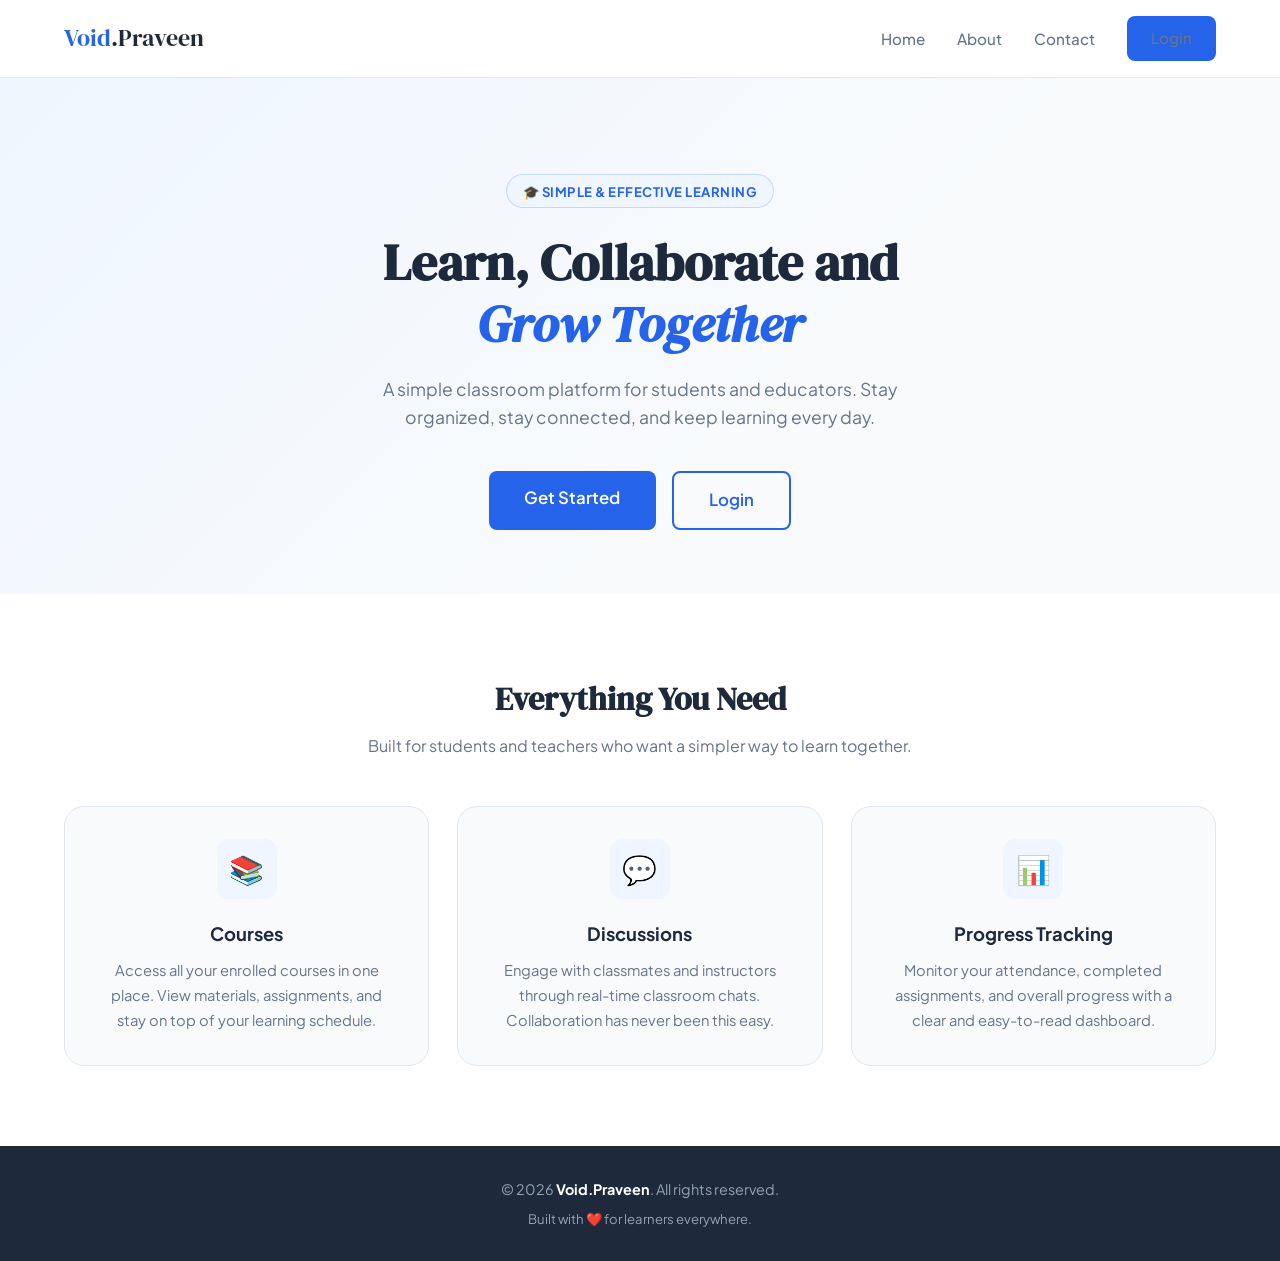
==== index.html @ b6442fd6 "Initial project upload" ====
<!DOCTYPE html>
<html lang="en">
<head>
  <meta charset="UTF-8" />
  <meta name="viewport" content="width=device-width, initial-scale=1.0" />
  <title>Void.Praveen — Learn, Collaborate & Grow</title>
  <!-- Base styles (shared across all pages) -->
  <link rel="stylesheet" href="css/base.css" />
  <!-- Landing page specific styles -->
  <link rel="stylesheet" href="css/landing.css" />
</head>
<body>

  <!-- ======================================
       NAVBAR
  ======================================= -->
  <nav class="navbar">
    <div class="container">
      <!-- Logo / Brand -->
      <a href="index.html" class="navbar-brand">Void<span>.Praveen</span></a>

      <!-- Desktop Navigation Links -->
      <ul class="navbar-links" id="navLinks">
        <li><a href="index.html">Home</a></li>
        <li><a href="#about">About</a></li>
        <li><a href="#contact">Contact</a></li>
        <li><a href="login.html" class="btn btn-primary">Login</a></li>
      </ul>

      <!-- Mobile Hamburger Button -->
      <button class="hamburger" id="hamburger" aria-label="Toggle navigation">
        <span></span>
        <span></span>
        <span></span>
      </button>
    </div>
  </nav>

  <!-- ======================================
       HERO SECTION
  ======================================= -->
  <section class="hero">
    <div class="container">

      <!-- Small badge above title -->
      <div class="hero-badge">🎓 Simple &amp; Effective Learning</div>

      <!-- Main Heading -->
      <h1>Learn, Collaborate and<br /><em>Grow Together</em></h1>

      <!-- Sub-description -->
      <p>A simple classroom platform for students and educators. Stay organized, stay connected, and keep learning every day.</p>

      <!-- CTA Buttons -->
      <div class="hero-buttons">
        <a href="signup.html" class="btn btn-primary btn-lg">Get Started</a>
        <a href="login.html"  class="btn btn-outline btn-lg">Login</a>
      </div>

    </div>
  </section>

  <!-- ======================================
       FEATURES SECTION
  ======================================= -->
  <section class="features" id="about">
    <div class="container">

      <!-- Section Heading -->
      <div class="features-header">
        <h2 class="section-title">Everything You Need</h2>
        <p class="section-subtitle">Built for students and teachers who want a simpler way to learn together.</p>
      </div>

      <!-- 3 Feature Cards -->
      <div class="features-grid">

        <!-- Card 1: Courses -->
        <div class="feature-card">
          <div class="feature-icon">📚</div>
          <h3>Courses</h3>
          <p>Access all your enrolled courses in one place. View materials, assignments, and stay on top of your learning schedule.</p>
        </div>

        <!-- Card 2: Discussions -->
        <div class="feature-card">
          <div class="feature-icon">💬</div>
          <h3>Discussions</h3>
          <p>Engage with classmates and instructors through real-time classroom chats. Collaboration has never been this easy.</p>
        </div>

        <!-- Card 3: Progress Tracking -->
        <div class="feature-card">
          <div class="feature-icon">📊</div>
          <h3>Progress Tracking</h3>
          <p>Monitor your attendance, completed assignments, and overall progress with a clear and easy-to-read dashboard.</p>
        </div>

      </div>
    </div>
  </section>

  <!-- ======================================
       FOOTER
  ======================================= -->
  <footer class="footer" id="contact">
    <div class="container">
      <p>&copy; 2026 <strong>Void.Praveen</strong>. All rights reserved.</p>
      <p style="margin-top: 0.4rem; font-size: 0.82rem;">Built with ❤️ for learners everywhere.</p>
    </div>
  </footer>

  <!-- JavaScript -->
  <script src="js/script.js"></script>

</body>
</html>
---- css/base.css ----
/* ============================================
   base.css
   Shared styles used on ALL pages:
   - Google Fonts
   - CSS Variables (colors)
   - Reset / Body
   - Reusable utility classes (.btn, .container)
   - Navbar
   - Footer
   ============================================ */

/* ---------- Google Fonts ---------- */
@import url('https://fonts.googleapis.com/css2?family=Plus+Jakarta+Sans:wght@400;500;600;700;800&family=DM+Serif+Display:ital@0;1&display=swap');

/* ---------- CSS Variables ---------- */
:root {
  --primary:       #2563eb;
  --primary-dark:  #1d4ed8;
  --primary-light: #eff6ff;
  --bg:            #f8fafc;
  --text:          #1e293b;
  --text-muted:    #64748b;
  --white:         #ffffff;
  --border:        #e2e8f0;
  --shadow:        0 4px 24px rgba(37, 99, 235, 0.08);
  --shadow-hover:  0 8px 32px rgba(37, 99, 235, 0.16);
  --radius:        12px;
  --radius-lg:     20px;
  --transition:    all 0.25s ease;
}

/* ---------- Reset ---------- */
*, *::before, *::after {
  box-sizing: border-box;
  margin: 0;
  padding: 0;
}

html { scroll-behavior: smooth; }

body {
  font-family: 'Plus Jakarta Sans', sans-serif;
  background-color: var(--bg);
  color: var(--text);
  line-height: 1.6;
  font-size: 16px;
}

a  { text-decoration: none; color: inherit; }
ul { list-style: none; }

/* ---------- Container ---------- */
.container {
  width: 90%;
  max-width: 1200px;
  margin: 0 auto;
}

/* ---------- Buttons ---------- */
.btn {
  display: inline-block;
  padding: 0.65rem 1.5rem;
  border-radius: 8px;
  font-family: 'Plus Jakarta Sans', sans-serif;
  font-size: 0.95rem;
  font-weight: 600;
  cursor: pointer;
  border: none;
  transition: var(--transition);
  text-align: center;
}

.btn-primary {
  background-color: var(--primary);
  color: var(--white);
}
.btn-primary:hover {
  background-color: var(--primary-dark);
  transform: translateY(-2px);
  box-shadow: var(--shadow-hover);
}

.btn-outline {
  background-color: transparent;
  color: var(--primary);
  border: 2px solid var(--primary);
}
.btn-outline:hover {
  background-color: var(--primary);
  color: var(--white);
  transform: translateY(-2px);
}

.btn-lg {
  padding: 0.85rem 2.2rem;
  font-size: 1.05rem;
}

/* ---------- Navbar ---------- */
.navbar {
  background-color: var(--white);
  border-bottom: 1px solid var(--border);
  position: sticky;
  top: 0;
  z-index: 100;
  padding: 1rem 0;
}

.navbar .container {
  display: flex;
  align-items: center;
  justify-content: space-between;
}

.navbar-brand {
  font-family: 'DM Serif Display', serif;
  font-size: 1.5rem;
  color: var(--primary);
}
.navbar-brand span { color: var(--text); }

.navbar-links {
  display: flex;
  align-items: center;
  gap: 2rem;
}
.navbar-links a {
  color: var(--text-muted);
  font-weight: 500;
  font-size: 0.95rem;
  transition: var(--transition);
}
.navbar-links a:hover { color: var(--primary); }

/* Hamburger (hidden on desktop) */
.hamburger {
  display: none;
  flex-direction: column;
  gap: 5px;
  cursor: pointer;
  background: none;
  border: none;
  padding: 4px;
}
.hamburger span {
  display: block;
  width: 24px;
  height: 2px;
  background-color: var(--text);
  border-radius: 2px;
  transition: var(--transition);
}

/* ---------- Footer ---------- */
.footer {
  background-color: var(--text);
  color: #94a3b8;
  text-align: center;
  padding: 2rem 0;
  font-size: 0.9rem;
}
.footer strong { color: var(--white); }

/* ---------- Responsive Navbar ---------- */
@media (max-width: 768px) {
  .navbar-links {
    display: none;
    flex-direction: column;
    gap: 0;
    position: absolute;
    top: 100%;
    left: 0;
    width: 100%;
    background-color: var(--white);
    border-top: 1px solid var(--border);
    padding: 1rem 0;
    box-shadow: 0 8px 24px rgba(0,0,0,0.08);
  }
  .navbar-links.open { display: flex; }
  .navbar-links a,
  .navbar-links .btn {
    padding: 0.75rem 1.5rem;
    border-radius: 0;
    border: none;
    width: 100%;
    text-align: left;
  }
  .hamburger { display: flex; }
  .navbar .container { position: relative; }
}
---- css/landing.css ----
/* ============================================
   landing.css
   Styles only for: index.html (Landing Page)
   Sections:
   - Hero
   - Features Grid
   ============================================ */

/* ---------- Hero Section ---------- */
.hero {
  padding: 6rem 0 4rem;
  text-align: center;
  background: linear-gradient(135deg, var(--primary-light) 0%, var(--bg) 60%);
}

/* Small badge above the heading */
.hero-badge {
  display: inline-block;
  background-color: var(--primary-light);
  color: var(--primary);
  font-size: 0.82rem;
  font-weight: 700;
  letter-spacing: 0.5px;
  text-transform: uppercase;
  padding: 0.35rem 1rem;
  border-radius: 50px;
  margin-bottom: 1.5rem;
  border: 1px solid rgba(37, 99, 235, 0.2);
}

.hero h1 {
  font-family: 'DM Serif Display', serif;
  font-size: 3.2rem;
  line-height: 1.2;
  color: var(--text);
  max-width: 700px;
  margin: 0 auto 1.25rem;
}

/* Italic + blue colored word in heading */
.hero h1 em {
  color: var(--primary);
  font-style: italic;
}

.hero p {
  font-size: 1.1rem;
  color: var(--text-muted);
  max-width: 520px;
  margin: 0 auto 2.5rem;
}

/* Two side-by-side buttons */
.hero-buttons {
  display: flex;
  gap: 1rem;
  justify-content: center;
  flex-wrap: wrap;
}

/* ---------- Features Section ---------- */
.features {
  padding: 5rem 0;
  background-color: var(--white);
}

.features-header {
  text-align: center;
  margin-bottom: 3rem;
}

.features-header h2 {
  font-family: 'DM Serif Display', serif;
  font-size: 2rem;
  color: var(--text);
  margin-bottom: 0.5rem;
}

.features-header p {
  color: var(--text-muted);
  font-size: 1rem;
}

/* 3-column grid for cards */
.features-grid {
  display: grid;
  grid-template-columns: repeat(3, 1fr);
  gap: 1.75rem;
}

/* Individual feature card */
.feature-card {
  background-color: var(--bg);
  border: 1px solid var(--border);
  border-radius: var(--radius-lg);
  padding: 2rem;
  text-align: center;
  transition: var(--transition);
}

.feature-card:hover {
  transform: translateY(-6px);
  box-shadow: var(--shadow-hover);
  border-color: var(--primary);
}

/* Icon box inside each card */
.feature-icon {
  width: 60px;
  height: 60px;
  background-color: var(--primary-light);
  border-radius: var(--radius);
  display: flex;
  align-items: center;
  justify-content: center;
  margin: 0 auto 1.25rem;
  font-size: 1.75rem;
}

.feature-card h3 {
  font-size: 1.15rem;
  font-weight: 700;
  margin-bottom: 0.6rem;
  color: var(--text);
}

.feature-card p {
  font-size: 0.92rem;
  color: var(--text-muted);
  line-height: 1.7;
}

/* ---------- Responsive ---------- */
@media (max-width: 1024px) {
  .features-grid { grid-template-columns: repeat(2, 1fr); }
}

@media (max-width: 768px) {
  .hero { padding: 4rem 0 3rem; }
  .hero h1 { font-size: 2.2rem; }
  .features-grid { grid-template-columns: 1fr; gap: 1.25rem; }
}

@media (max-width: 480px) {
  .hero h1 { font-size: 1.9rem; }
  .hero-buttons { flex-direction: column; align-items: center; }
}
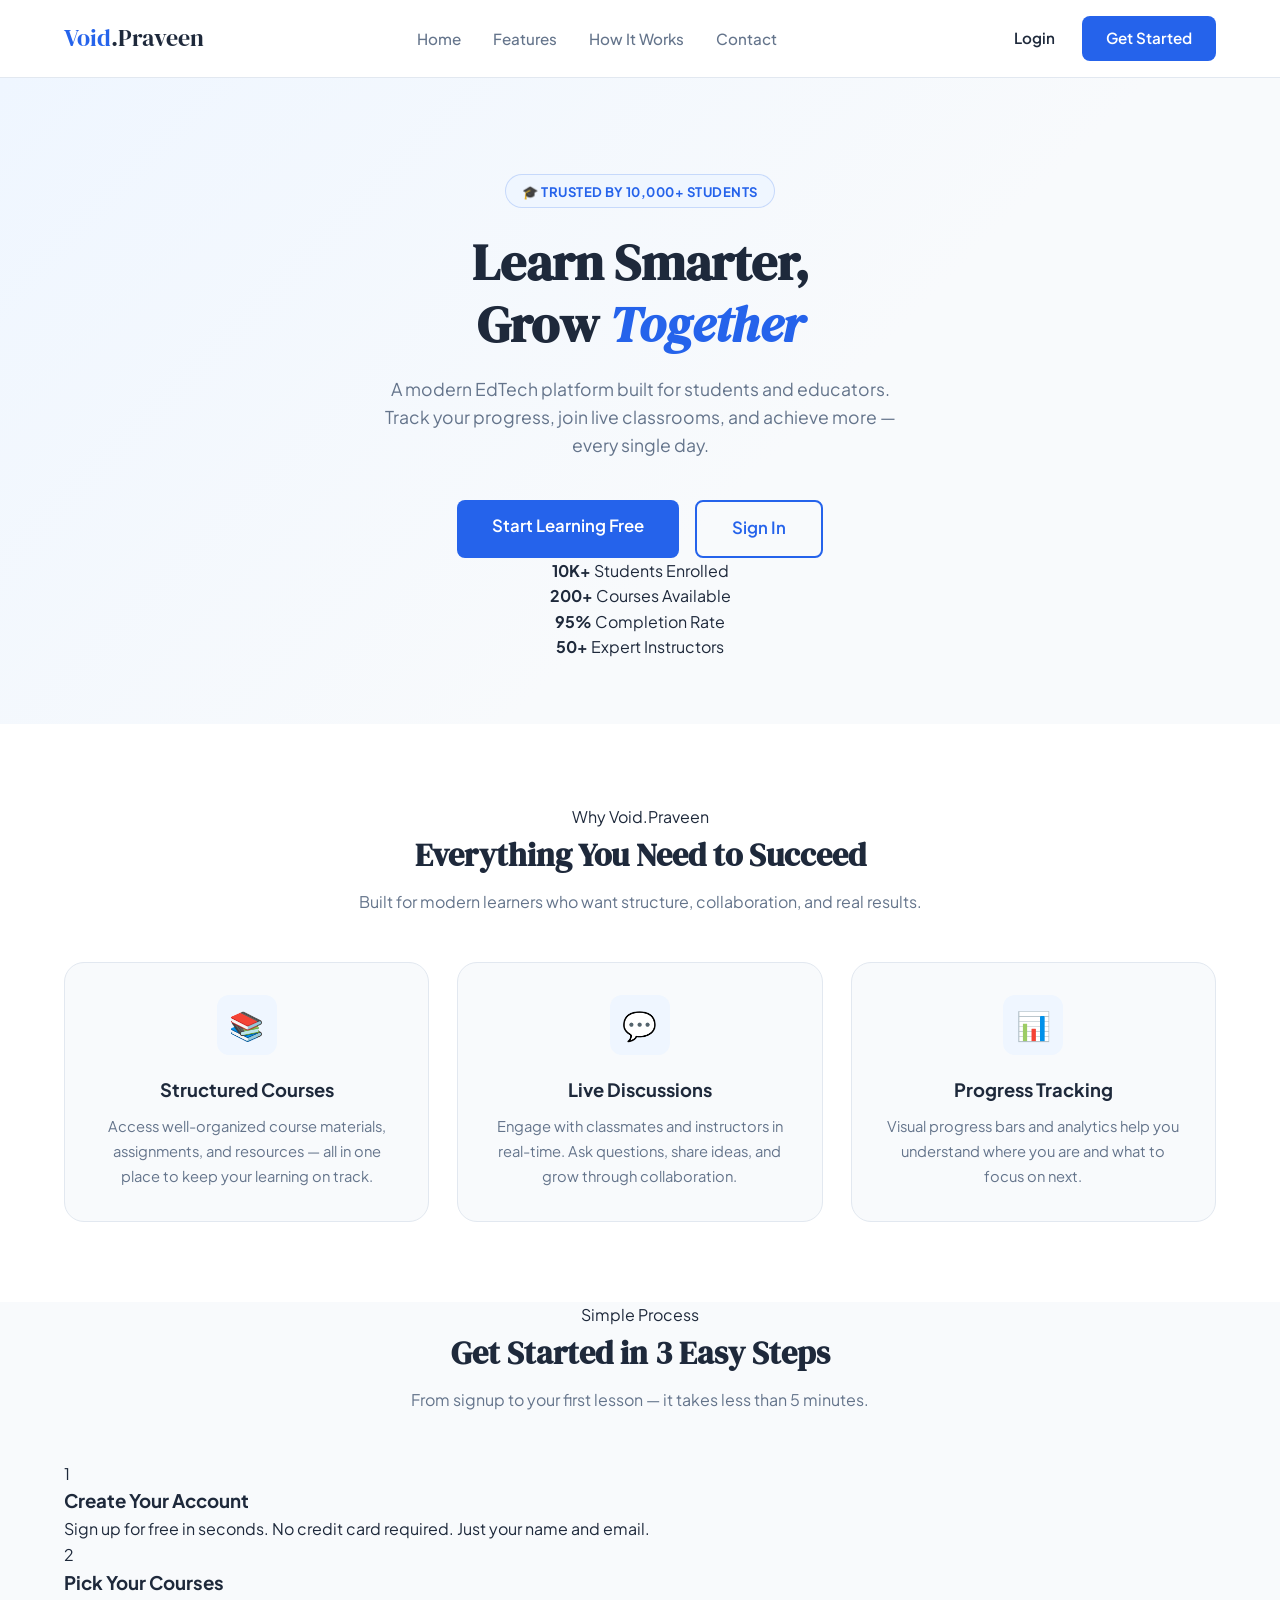
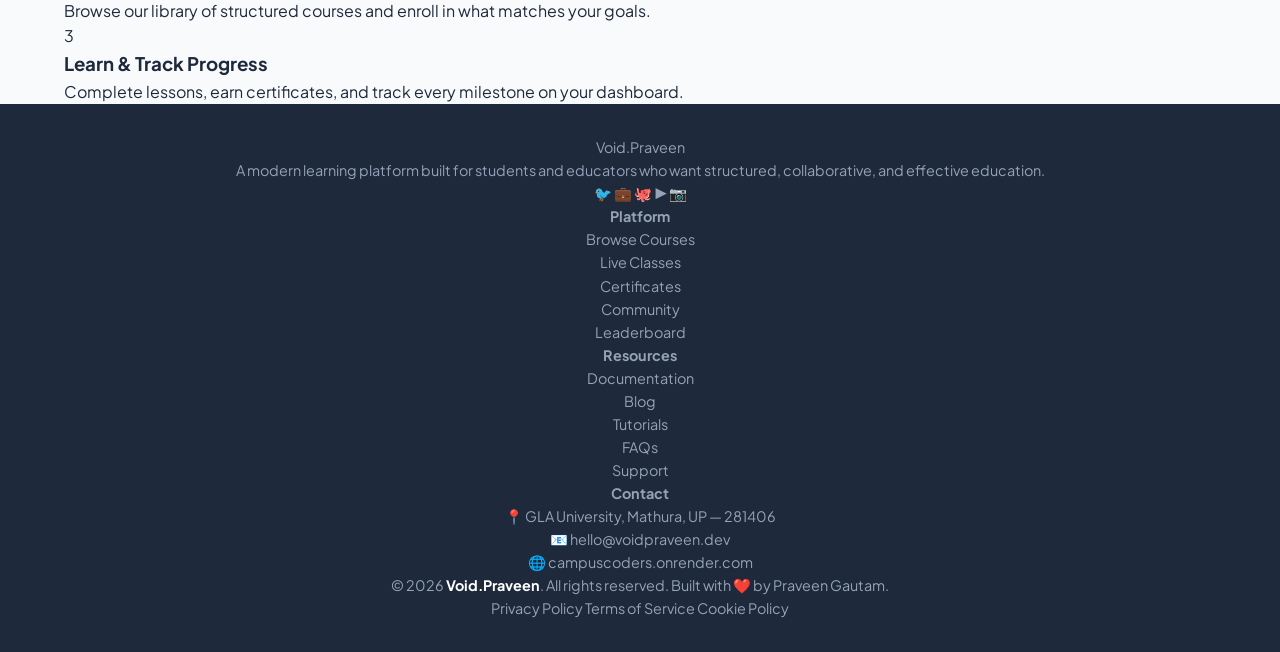
==== commit 5dbd0794: "Add files via upload" ====
--- a/index.html
+++ b/index.html
@@ -4,114 +4,208 @@
   <meta charset="UTF-8" />
   <meta name="viewport" content="width=device-width, initial-scale=1.0" />
   <title>Void.Praveen — Learn, Collaborate & Grow</title>
-  <!-- Base styles (shared across all pages) -->
   <link rel="stylesheet" href="css/base.css" />
-  <!-- Landing page specific styles -->
   <link rel="stylesheet" href="css/landing.css" />
 </head>
 <body>
 
-  <!-- ======================================
-       NAVBAR
-  ======================================= -->
+  <!-- ======== NAVBAR ======== -->
   <nav class="navbar">
     <div class="container">
-      <!-- Logo / Brand -->
-      <a href="index.html" class="navbar-brand">Void<span>.Praveen</span></a>
-
-      <!-- Desktop Navigation Links -->
+      <a href="index.html" class="navbar-brand">
+        <span class="brand-dot"></span>Void<span>.Praveen</span>
+      </a>
+
       <ul class="navbar-links" id="navLinks">
-        <li><a href="index.html">Home</a></li>
-        <li><a href="#about">About</a></li>
+        <li><a href="index.html" class="nav-active">Home</a></li>
+        <li><a href="#about">Features</a></li>
+        <li><a href="#how">How It Works</a></li>
         <li><a href="#contact">Contact</a></li>
-        <li><a href="login.html" class="btn btn-primary">Login</a></li>
       </ul>
 
-      <!-- Mobile Hamburger Button -->
-      <button class="hamburger" id="hamburger" aria-label="Toggle navigation">
-        <span></span>
-        <span></span>
-        <span></span>
-      </button>
+      <div class="navbar-actions">
+        <a href="login.html" class="btn btn-ghost btn-sm">Login</a>
+        <a href="signup.html" class="btn btn-primary btn-sm">Get Started</a>
+        <button class="hamburger" id="hamburger" aria-label="Toggle menu" aria-expanded="false">
+          <span></span><span></span><span></span>
+        </button>
+      </div>
     </div>
   </nav>
 
-  <!-- ======================================
-       HERO SECTION
-  ======================================= -->
+  <!-- ======== HERO ======== -->
   <section class="hero">
     <div class="container">
-
-      <!-- Small badge above title -->
-      <div class="hero-badge">🎓 Simple &amp; Effective Learning</div>
-
-      <!-- Main Heading -->
-      <h1>Learn, Collaborate and<br /><em>Grow Together</em></h1>
-
-      <!-- Sub-description -->
-      <p>A simple classroom platform for students and educators. Stay organized, stay connected, and keep learning every day.</p>
-
-      <!-- CTA Buttons -->
+      <div class="hero-badge">🎓 Trusted by 10,000+ Students</div>
+
+      <h1>Learn Smarter,<br />Grow <em>Together</em></h1>
+
+      <p class="hero-desc">
+        A modern EdTech platform built for students and educators.
+        Track your progress, join live classrooms, and achieve more — every single day.
+      </p>
+
       <div class="hero-buttons">
-        <a href="signup.html" class="btn btn-primary btn-lg">Get Started</a>
-        <a href="login.html"  class="btn btn-outline btn-lg">Login</a>
-      </div>
-
+        <a href="signup.html" class="btn btn-primary btn-lg">Start Learning Free</a>
+        <a href="login.html"  class="btn btn-outline btn-lg">Sign In</a>
+      </div>
+
+      <!-- Stats row -->
+      <div class="hero-stats">
+        <div class="hero-stat-item">
+          <strong>10K+</strong>
+          <span>Students Enrolled</span>
+        </div>
+        <div class="hero-stat-divider"></div>
+        <div class="hero-stat-item">
+          <strong>200+</strong>
+          <span>Courses Available</span>
+        </div>
+        <div class="hero-stat-divider"></div>
+        <div class="hero-stat-item">
+          <strong>95%</strong>
+          <span>Completion Rate</span>
+        </div>
+        <div class="hero-stat-divider"></div>
+        <div class="hero-stat-item">
+          <strong>50+</strong>
+          <span>Expert Instructors</span>
+        </div>
+      </div>
     </div>
   </section>
 
-  <!-- ======================================
-       FEATURES SECTION
-  ======================================= -->
+  <!-- ======== FEATURES ======== -->
   <section class="features" id="about">
     <div class="container">
-
-      <!-- Section Heading -->
       <div class="features-header">
-        <h2 class="section-title">Everything You Need</h2>
-        <p class="section-subtitle">Built for students and teachers who want a simpler way to learn together.</p>
-      </div>
-
-      <!-- 3 Feature Cards -->
+        <span class="section-tag">Why Void.Praveen</span>
+        <h2>Everything You Need to Succeed</h2>
+        <p>Built for modern learners who want structure, collaboration, and real results.</p>
+      </div>
+
       <div class="features-grid">
-
-        <!-- Card 1: Courses -->
         <div class="feature-card">
           <div class="feature-icon">📚</div>
-          <h3>Courses</h3>
-          <p>Access all your enrolled courses in one place. View materials, assignments, and stay on top of your learning schedule.</p>
-        </div>
-
-        <!-- Card 2: Discussions -->
+          <h3>Structured Courses</h3>
+          <p>Access well-organized course materials, assignments, and resources — all in one place to keep your learning on track.</p>
+        </div>
         <div class="feature-card">
           <div class="feature-icon">💬</div>
-          <h3>Discussions</h3>
-          <p>Engage with classmates and instructors through real-time classroom chats. Collaboration has never been this easy.</p>
-        </div>
-
-        <!-- Card 3: Progress Tracking -->
+          <h3>Live Discussions</h3>
+          <p>Engage with classmates and instructors in real-time. Ask questions, share ideas, and grow through collaboration.</p>
+        </div>
         <div class="feature-card">
           <div class="feature-icon">📊</div>
           <h3>Progress Tracking</h3>
-          <p>Monitor your attendance, completed assignments, and overall progress with a clear and easy-to-read dashboard.</p>
-        </div>
-
+          <p>Visual progress bars and analytics help you understand where you are and what to focus on next.</p>
+        </div>
       </div>
     </div>
   </section>
 
-  <!-- ======================================
-       FOOTER
-  ======================================= -->
+  <!-- ======== HOW IT WORKS ======== -->
+  <section class="how-it-works" id="how">
+    <div class="container">
+      <div class="features-header">
+        <span class="section-tag">Simple Process</span>
+        <h2>Get Started in 3 Easy Steps</h2>
+        <p>From signup to your first lesson — it takes less than 5 minutes.</p>
+      </div>
+
+      <div class="steps-grid">
+        <div class="step-card">
+          <div class="step-number">1</div>
+          <h3>Create Your Account</h3>
+          <p>Sign up for free in seconds. No credit card required. Just your name and email.</p>
+        </div>
+        <div class="step-card">
+          <div class="step-number">2</div>
+          <h3>Pick Your Courses</h3>
+          <p>Browse our library of structured courses and enroll in what matches your goals.</p>
+        </div>
+        <div class="step-card">
+          <div class="step-number">3</div>
+          <h3>Learn & Track Progress</h3>
+          <p>Complete lessons, earn certificates, and track every milestone on your dashboard.</p>
+        </div>
+      </div>
+    </div>
+  </section>
+
+  <!-- ======== FOOTER ======== -->
   <footer class="footer" id="contact">
     <div class="container">
-      <p>&copy; 2026 <strong>Void.Praveen</strong>. All rights reserved.</p>
-      <p style="margin-top: 0.4rem; font-size: 0.82rem;">Built with ❤️ for learners everywhere.</p>
+      <div class="footer-grid">
+
+        <!-- Brand Column -->
+        <div class="footer-brand-col">
+          <a href="index.html" class="footer-logo">Void.Praveen</a>
+          <p>A modern learning platform built for students and educators who want structured, collaborative, and effective education.</p>
+          <div class="footer-socials">
+            <a href="#" title="Twitter">🐦</a>
+            <a href="#" title="LinkedIn">💼</a>
+            <a href="#" title="GitHub">🐙</a>
+            <a href="#" title="YouTube">▶️</a>
+            <a href="#" title="Instagram">📷</a>
+          </div>
+        </div>
+
+        <!-- Quick Links -->
+        <div class="footer-col">
+          <h4>Platform</h4>
+          <ul>
+            <li><a href="#">Browse Courses</a></li>
+            <li><a href="#">Live Classes</a></li>
+            <li><a href="#">Certificates</a></li>
+            <li><a href="#">Community</a></li>
+            <li><a href="#">Leaderboard</a></li>
+          </ul>
+        </div>
+
+        <!-- Resources -->
+        <div class="footer-col">
+          <h4>Resources</h4>
+          <ul>
+            <li><a href="#">Documentation</a></li>
+            <li><a href="#">Blog</a></li>
+            <li><a href="#">Tutorials</a></li>
+            <li><a href="#">FAQs</a></li>
+            <li><a href="#">Support</a></li>
+          </ul>
+        </div>
+
+        <!-- Contact -->
+        <div class="footer-col">
+          <h4>Contact</h4>
+          <div class="footer-contact-item">
+            <span class="contact-icon">📍</span>
+            <span>GLA University, Mathura, UP — 281406</span>
+          </div>
+          <div class="footer-contact-item">
+            <span class="contact-icon">📧</span>
+            <span>hello@voidpraveen.dev</span>
+          </div>
+          <div class="footer-contact-item">
+            <span class="contact-icon">🌐</span>
+            <span>campuscoders.onrender.com</span>
+          </div>
+        </div>
+
+      </div>
+
+      <!-- Bottom Bar -->
+      <div class="footer-bottom">
+        <p>&copy; 2026 <strong>Void.Praveen</strong>. All rights reserved. Built with ❤️ by Praveen Gautam.</p>
+        <div class="footer-bottom-links">
+          <a href="#">Privacy Policy</a>
+          <a href="#">Terms of Service</a>
+          <a href="#">Cookie Policy</a>
+        </div>
+      </div>
     </div>
   </footer>
 
-  <!-- JavaScript -->
   <script src="js/script.js"></script>
-
 </body>
 </html>
